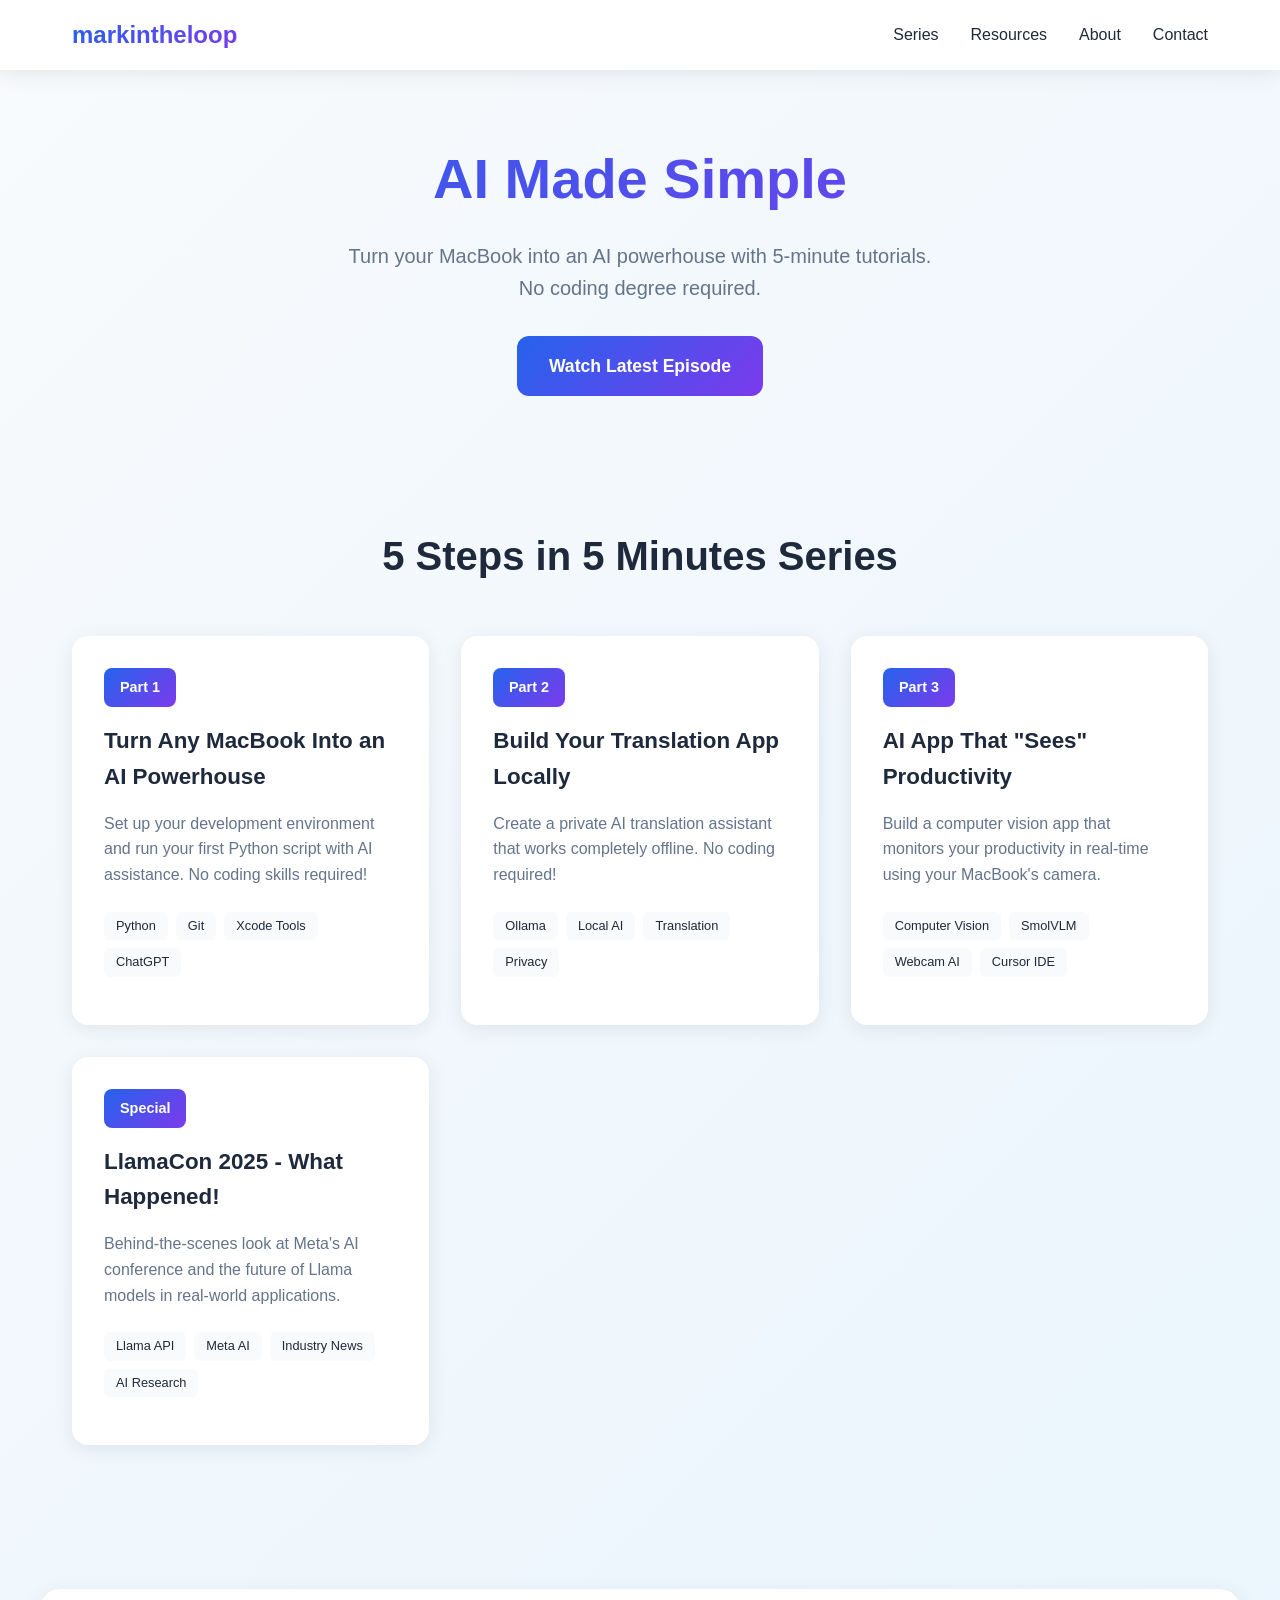
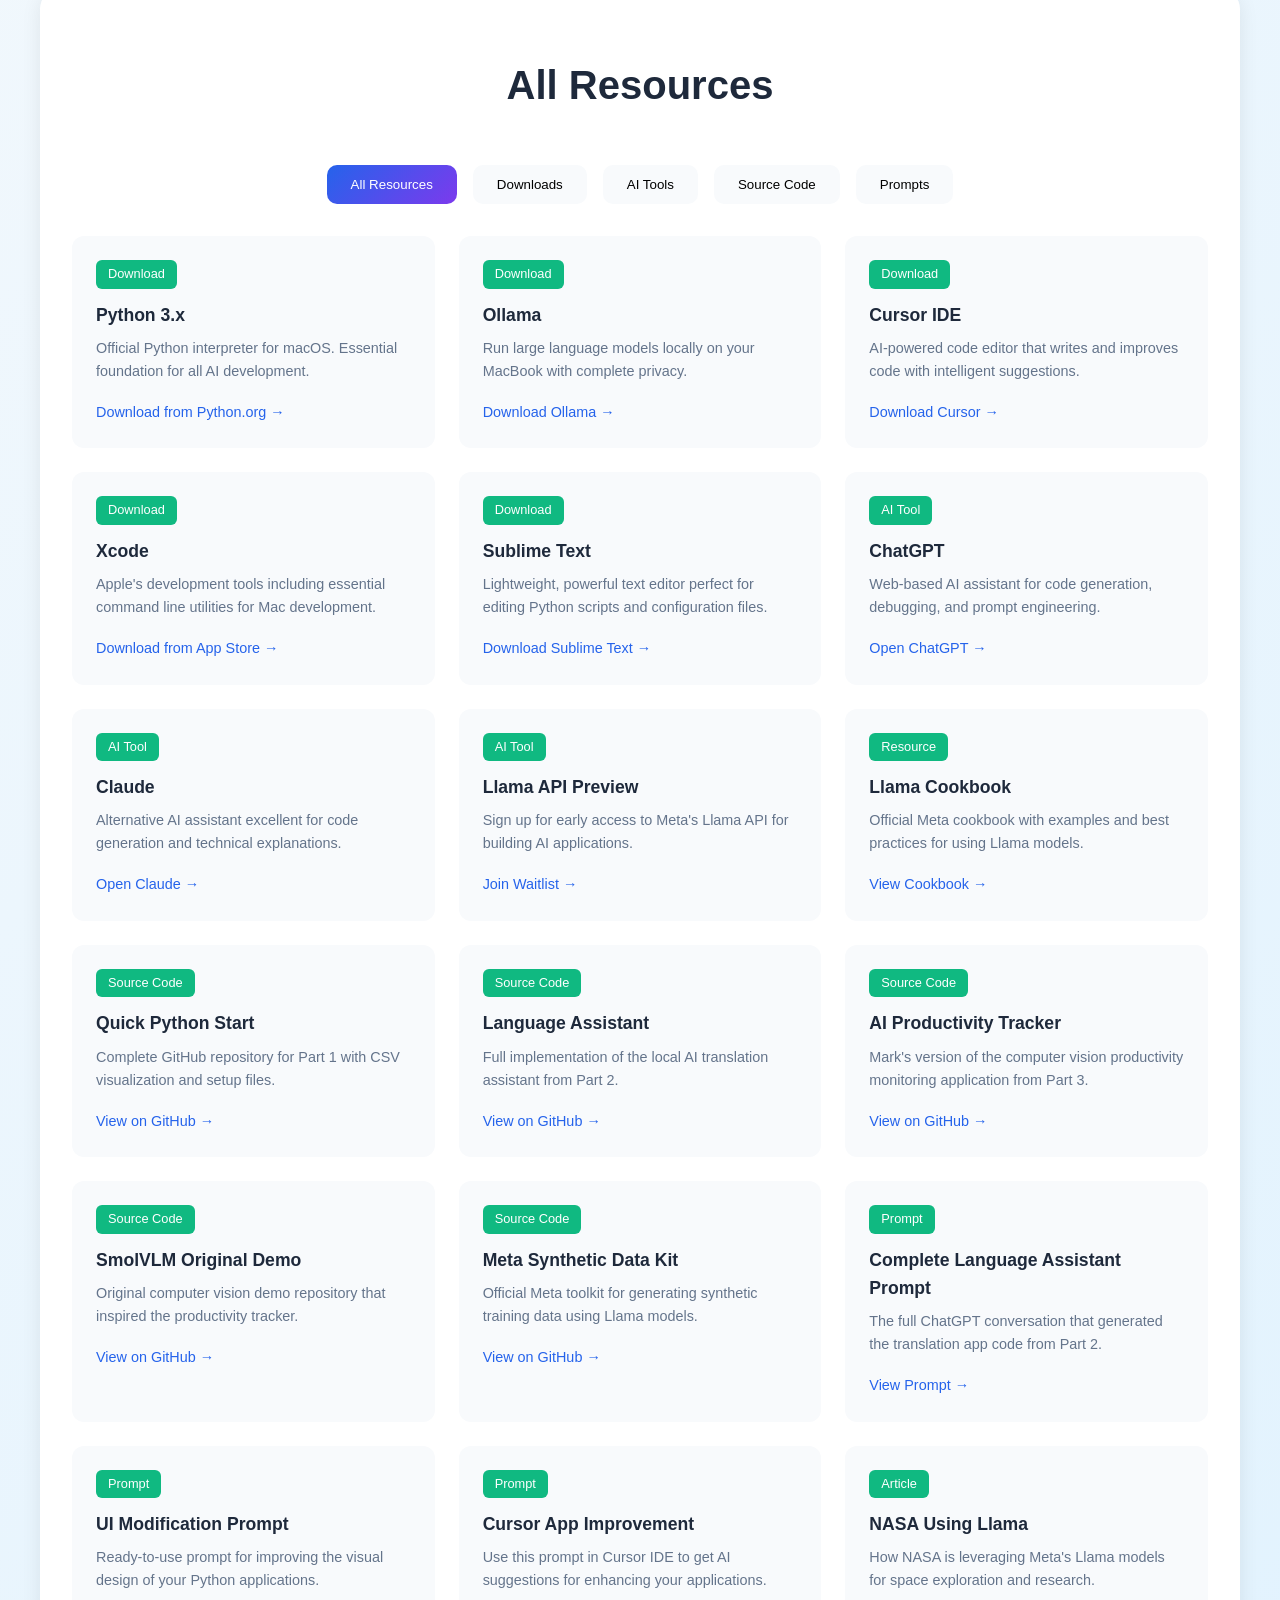
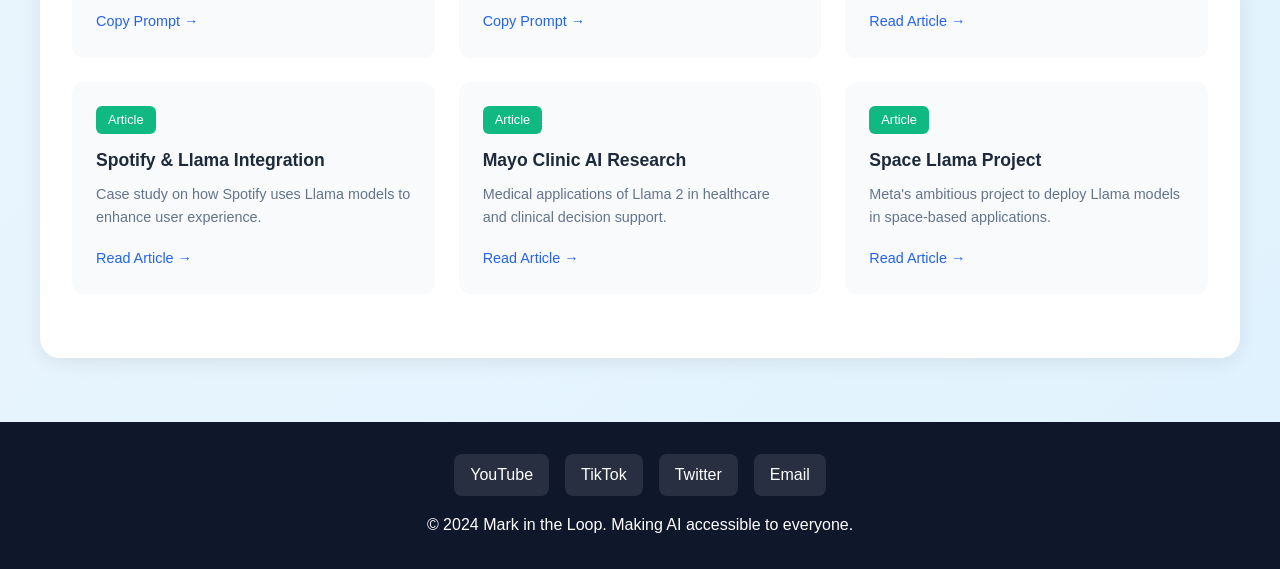
==== markintheloop-website.html @ 232e2a05 "feat: Initial commit of Mark in the Loop website" ====
<!DOCTYPE html>
<html lang="en">
<head>
    <meta charset="UTF-8">
    <meta name="viewport" content="width=device-width, initial-scale=1.0">
    <title>Mark in the Loop - AI Made Simple</title>
    <style>
        * {
            margin: 0;
            padding: 0;
            box-sizing: border-box;
        }

        :root {
            --primary-blue: #2563eb;
            --secondary-purple: #7c3aed;
            --accent-green: #10b981;
            --dark-bg: #0f172a;
            --light-bg: #f8fafc;
            --text-dark: #1e293b;
            --text-light: #64748b;
            --card-bg: #ffffff;
            --border-color: #e2e8f0;
        }

        body {
            font-family: 'SF Pro Display', -apple-system, BlinkMacSystemFont, sans-serif;
            line-height: 1.6;
            color: var(--text-dark);
            background: linear-gradient(135deg, var(--light-bg) 0%, #e0f2fe 100%);
        }

        /* Header */
        .header {
            background: var(--card-bg);
            box-shadow: 0 4px 20px rgba(0, 0, 0, 0.08);
            position: sticky;
            top: 0;
            z-index: 100;
        }

        .nav {
            max-width: 1200px;
            margin: 0 auto;
            padding: 1rem 2rem;
            display: flex;
            justify-content: space-between;
            align-items: center;
        }

        .logo {
            font-size: 1.5rem;
            font-weight: 700;
            background: linear-gradient(135deg, var(--primary-blue), var(--secondary-purple));
            -webkit-background-clip: text;
            -webkit-text-fill-color: transparent;
            background-clip: text;
        }

        .nav-links {
            display: flex;
            gap: 2rem;
            list-style: none;
        }

        .nav-links a {
            text-decoration: none;
            color: var(--text-dark);
            font-weight: 500;
            transition: color 0.3s ease;
        }

        .nav-links a:hover {
            color: var(--primary-blue);
        }

        /* Hero Section */
        .hero {
            max-width: 1200px;
            margin: 0 auto;
            padding: 4rem 2rem;
            text-align: center;
        }

        .hero h1 {
            font-size: 3.5rem;
            font-weight: 800;
            margin-bottom: 1rem;
            background: linear-gradient(135deg, var(--primary-blue), var(--secondary-purple));
            -webkit-background-clip: text;
            -webkit-text-fill-color: transparent;
            background-clip: text;
        }

        .hero .tagline {
            font-size: 1.25rem;
            color: var(--text-light);
            margin-bottom: 2rem;
            max-width: 600px;
            margin-left: auto;
            margin-right: auto;
        }

        .cta-button {
            background: linear-gradient(135deg, var(--primary-blue), var(--secondary-purple));
            color: white;
            padding: 1rem 2rem;
            border: none;
            border-radius: 12px;
            font-size: 1.1rem;
            font-weight: 600;
            cursor: pointer;
            transition: transform 0.3s ease, box-shadow 0.3s ease;
            text-decoration: none;
            display: inline-block;
        }

        .cta-button:hover {
            transform: translateY(-2px);
            box-shadow: 0 8px 25px rgba(37, 99, 235, 0.3);
        }

        /* Series Section */
        .series-section {
            max-width: 1200px;
            margin: 0 auto;
            padding: 4rem 2rem;
        }

        .section-title {
            font-size: 2.5rem;
            font-weight: 700;
            text-align: center;
            margin-bottom: 3rem;
            color: var(--text-dark);
        }

        .series-grid {
            display: grid;
            grid-template-columns: repeat(auto-fit, minmax(350px, 1fr));
            gap: 2rem;
            margin-bottom: 3rem;
        }

        .series-card {
            background: var(--card-bg);
            border-radius: 16px;
            padding: 2rem;
            box-shadow: 0 4px 20px rgba(0, 0, 0, 0.08);
            transition: transform 0.3s ease, box-shadow 0.3s ease;
            cursor: pointer;
        }

        .series-card:hover {
            transform: translateY(-4px);
            box-shadow: 0 8px 40px rgba(0, 0, 0, 0.12);
        }

        .series-number {
            display: inline-block;
            background: linear-gradient(135deg, var(--primary-blue), var(--secondary-purple));
            color: white;
            padding: 0.5rem 1rem;
            border-radius: 8px;
            font-weight: 600;
            font-size: 0.9rem;
            margin-bottom: 1rem;
        }

        .series-card h3 {
            font-size: 1.4rem;
            font-weight: 600;
            margin-bottom: 1rem;
            color: var(--text-dark);
        }

        .series-card p {
            color: var(--text-light);
            margin-bottom: 1.5rem;
        }

        .tech-stack {
            display: flex;
            flex-wrap: wrap;
            gap: 0.5rem;
            margin-bottom: 1rem;
        }

        .tech-tag {
            background: var(--light-bg);
            color: var(--text-dark);
            padding: 0.25rem 0.75rem;
            border-radius: 6px;
            font-size: 0.8rem;
            font-weight: 500;
        }

        .resources-list {
            list-style: none;
            margin-top: 1rem;
        }

        .resources-list a {
            color: var(--primary-blue);
            text-decoration: none;
            font-size: 0.9rem;
        }

        .resources-list a:hover {
            text-decoration: underline;
        }

        /* Prompt Modal */
        .prompt-modal {
            display: none;
            position: fixed;
            z-index: 1000;
            left: 0;
            top: 0;
            width: 100%;
            height: 100%;
            background-color: rgba(0, 0, 0, 0.5);
        }

        .prompt-modal-content {
            background-color: var(--card-bg);
            margin: 5% auto;
            padding: 2rem;
            border-radius: 16px;
            width: 90%;
            max-width: 600px;
            max-height: 80vh;
            overflow-y: auto;
        }

        .prompt-modal h3 {
            margin-bottom: 1rem;
            color: var(--text-dark);
        }

        .prompt-text {
            background: var(--light-bg);
            padding: 1rem;
            border-radius: 8px;
            font-family: monospace;
            font-size: 0.9rem;
            white-space: pre-wrap;
            margin-bottom: 1rem;
            border: 1px solid var(--border-color);
        }

        .prompt-actions {
            display: flex;
            gap: 1rem;
            justify-content: flex-end;
        }

        .copy-btn, .close-btn {
            padding: 0.5rem 1rem;
            border: none;
            border-radius: 8px;
            cursor: pointer;
            font-weight: 500;
        }

        .copy-btn {
            background: var(--primary-blue);
            color: white;
        }

        .close-btn {
            background: var(--light-bg);
            color: var(--text-dark);
        }

        /* Resources Filter */
        .resources-section {
            max-width: 1200px;
            margin: 0 auto;
            padding: 4rem 2rem;
            background: var(--card-bg);
            border-radius: 20px;
            margin-top: 2rem;
            box-shadow: 0 4px 20px rgba(0, 0, 0, 0.08);
        }

        .filter-tabs {
            display: flex;
            justify-content: center;
            gap: 1rem;
            margin-bottom: 2rem;
            flex-wrap: wrap;
        }

        .filter-tab {
            background: var(--light-bg);
            border: none;
            padding: 0.75rem 1.5rem;
            border-radius: 10px;
            font-weight: 500;
            cursor: pointer;
            transition: all 0.3s ease;
        }

        .filter-tab.active {
            background: linear-gradient(135deg, var(--primary-blue), var(--secondary-purple));
            color: white;
        }

        .resources-grid {
            display: grid;
            grid-template-columns: repeat(auto-fit, minmax(300px, 1fr));
            gap: 1.5rem;
        }

        .resource-card {
            background: var(--light-bg);
            border-radius: 12px;
            padding: 1.5rem;
            transition: transform 0.3s ease;
        }

        .resource-card:hover {
            transform: translateY(-2px);
        }

        .resource-type {
            background: var(--accent-green);
            color: white;
            padding: 0.25rem 0.75rem;
            border-radius: 6px;
            font-size: 0.8rem;
            font-weight: 500;
            display: inline-block;
            margin-bottom: 0.75rem;
        }

        .resource-card h4 {
            font-size: 1.1rem;
            font-weight: 600;
            margin-bottom: 0.5rem;
            color: var(--text-dark);
        }

        .resource-card p {
            color: var(--text-light);
            font-size: 0.9rem;
            margin-bottom: 1rem;
        }

        .resource-link {
            color: var(--primary-blue);
            text-decoration: none;
            font-weight: 500;
            font-size: 0.9rem;
        }

        .resource-link:hover {
            text-decoration: underline;
        }

        /* Footer */
        .footer {
            background: var(--dark-bg);
            color: white;
            text-align: center;
            padding: 2rem;
            margin-top: 4rem;
        }

        .social-links {
            display: flex;
            justify-content: center;
            gap: 1rem;
            margin-bottom: 1rem;
        }

        .social-links a {
            color: white;
            text-decoration: none;
            padding: 0.5rem 1rem;
            border-radius: 8px;
            background: rgba(255, 255, 255, 0.1);
            transition: background 0.3s ease;
        }

        .social-links a:hover {
            background: rgba(255, 255, 255, 0.2);
        }

        /* Responsive */
        @media (max-width: 768px) {
            .hero h1 {
                font-size: 2.5rem;
            }
            
            .nav-links {
                display: none;
            }
            
            .series-grid {
                grid-template-columns: 1fr;
            }
            
            .filter-tabs {
                justify-content: flex-start;
                overflow-x: auto;
                padding-bottom: 0.5rem;
            }
        }

        /* Animation */
        @keyframes fadeInUp {
            from {
                opacity: 0;
                transform: translateY(30px);
            }
            to {
                opacity: 1;
                transform: translateY(0);
            }
        }

        .series-card {
            animation: fadeInUp 0.6s ease forwards;
        }

        .series-card:nth-child(2) {
            animation-delay: 0.1s;
        }

        .series-card:nth-child(3) {
            animation-delay: 0.2s;
        }

        .series-card:nth-child(4) {
            animation-delay: 0.3s;
        }
    </style>
</head>
<body>
    <!-- Header -->
    <header class="header">
        <nav class="nav">
            <div class="logo">markintheloop</div>
            <ul class="nav-links">
                <li><a href="#series">Series</a></li>
                <li><a href="#resources">Resources</a></li>
                <li><a href="#about">About</a></li>
                <li><a href="#contact">Contact</a></li>
            </ul>
        </nav>
    </header>

    <!-- Hero Section -->
    <section class="hero">
        <h1>AI Made Simple</h1>
        <p class="tagline">Turn your MacBook into an AI powerhouse with 5-minute tutorials. No coding degree required.</p>
        <a href="https://youtube.com/@markintheloop" class="cta-button">Watch Latest Episode</a>
    </section>

    <!-- Series Section -->
    <section class="series-section" id="series">
        <h2 class="section-title">5 Steps in 5 Minutes Series</h2>
        <div class="series-grid">
            <div class="series-card" onclick="toggleResources('part1')">
                <div class="series-number">Part 1</div>
                <h3>Turn Any MacBook Into an AI Powerhouse</h3>
                <p>Set up your development environment and run your first Python script with AI assistance. No coding skills required!</p>
                <div class="tech-stack">
                    <span class="tech-tag">Python</span>
                    <span class="tech-tag">Git</span>
                    <span class="tech-tag">Xcode Tools</span>
                    <span class="tech-tag">ChatGPT</span>
                </div>
                <ul class="resources-list" id="part1-resources" style="display: none;">
                    <li><a href="https://github.com/markjeromecruz/quickPythonStart" target="_blank">Sample Repository to Git Clone</a></li>
                    <li><a href="https://www.python.org/downloads/" target="_blank">Python Download</a></li>
                    <li><a href="https://apps.apple.com/us/app/xcode/id497799835?mt=12" target="_blank">Xcode from App Store</a></li>
                    <li><a href="http://sublimetext.com" target="_blank">Sublime Text Editor</a></li>
                </ul>
            </div>

            <div class="series-card" onclick="toggleResources('part2')">
                <div class="series-number">Part 2</div>
                <h3>Build Your Translation App Locally</h3>
                <p>Create a private AI translation assistant that works completely offline. No coding required!</p>
                <div class="tech-stack">
                    <span class="tech-tag">Ollama</span>
                    <span class="tech-tag">Local AI</span>
                    <span class="tech-tag">Translation</span>
                    <span class="tech-tag">Privacy</span>
                </div>
                <ul class="resources-list" id="part2-resources" style="display: none;">
                    <li><a href="https://github.com/markjeromecruz/languageAssist" target="_blank">Language Assistant Repository</a></li>
                    <li><a href="https://chatgpt.com/share/682c2315-c5a0-800d-a253-c54ca19e9124" target="_blank">Complete ChatGPT Prompt</a></li>
                    <li><a href="#" onclick="copyPrompt('modify-ui')">UI Modification Prompt</a></li>
                    <li><a href="https://ollama.ai" target="_blank">Ollama Download</a></li>
                </ul>
            </div>

            <div class="series-card" onclick="toggleResources('part3')">
                <div class="series-number">Part 3</div>
                <h3>AI App That "Sees" Productivity</h3>
                <p>Build a computer vision app that monitors your productivity in real-time using your MacBook's camera.</p>
                <div class="tech-stack">
                    <span class="tech-tag">Computer Vision</span>
                    <span class="tech-tag">SmolVLM</span>
                    <span class="tech-tag">Webcam AI</span>
                    <span class="tech-tag">Cursor IDE</span>
                </div>
                <ul class="resources-list" id="part3-resources" style="display: none;">
                    <li><a href="https://github.com/ngxson/smolvlm-realtime-webcam" target="_blank">Original SmolVLM Demo</a></li>
                    <li><a href="https://github.com/markjeromecruz/AI-Productivity" target="_blank">Mark's Productivity Tracker</a></li>
                    <li><a href="https://www.augmentcode.com/" target="_blank">Cursor IDE Download</a></li>
                    <li><a href="#" onclick="copyPrompt('cursor-improve')">Cursor Improvement Prompt</a></li>
                </ul>
            </div>

            <div class="series-card" onclick="toggleResources('special')">
                <div class="series-number">Special</div>
                <h3>LlamaCon 2025 - What Happened!</h3>
                <p>Behind-the-scenes look at Meta's AI conference and the future of Llama models in real-world applications.</p>
                <div class="tech-stack">
                    <span class="tech-tag">Llama API</span>
                    <span class="tech-tag">Meta AI</span>
                    <span class="tech-tag">Industry News</span>
                    <span class="tech-tag">AI Research</span>
                </div>
                <ul class="resources-list" id="special-resources" style="display: none;">
                    <li><a href="https://llama.developer.meta.com/join_waitlist" target="_blank">Llama API Preview Signup</a></li>
                    <li><a href="https://www.llama.com/resources/cookbook/" target="_blank">Llama Cookbook</a></li>
                    <li><a href="https://github.com/meta-llama/synthetic-data-kit" target="_blank">Synthetic Data Kit</a></li>
                    <li><a href="https://about.fb.com/news/2025/04/introducing-meta-ai-app-new-way-access-ai-assistant/" target="_blank">Meta AI Announcement</a></li>
                </ul>
            </div>
        </div>
    </section>

    <!-- Resources Section -->
    <section class="resources-section" id="resources">
        <h2 class="section-title">All Resources</h2>
        
        <div class="filter-tabs">
            <button class="filter-tab active" onclick="filterResources('all')">All Resources</button>
            <button class="filter-tab" onclick="filterResources('downloads')">Downloads</button>
            <button class="filter-tab" onclick="filterResources('tools')">AI Tools</button>
            <button class="filter-tab" onclick="filterResources('code')">Source Code</button>
            <button class="filter-tab" onclick="filterResources('prompts')">Prompts</button>
        </div>

        <div class="resources-grid" id="resources-container">
            <!-- Downloads -->
            <div class="resource-card" data-category="downloads">
                <div class="resource-type">Download</div>
                <h4>Python 3.x</h4>
                <p>Official Python interpreter for macOS. Essential foundation for all AI development.</p>
                <a href="https://www.python.org/downloads/" class="resource-link" target="_blank">Download from Python.org →</a>
            </div>

            <div class="resource-card" data-category="downloads">
                <div class="resource-type">Download</div>
                <h4>Ollama</h4>
                <p>Run large language models locally on your MacBook with complete privacy.</p>
                <a href="https://ollama.ai" class="resource-link" target="_blank">Download Ollama →</a>
            </div>

            <div class="resource-card" data-category="downloads">
                <div class="resource-type">Download</div>
                <h4>Cursor IDE</h4>
                <p>AI-powered code editor that writes and improves code with intelligent suggestions.</p>
                <a href="https://www.augmentcode.com/" class="resource-link" target="_blank">Download Cursor →</a>
            </div>

            <div class="resource-card" data-category="downloads">
                <div class="resource-type">Download</div>
                <h4>Xcode</h4>
                <p>Apple's development tools including essential command line utilities for Mac development.</p>
                <a href="https://apps.apple.com/us/app/xcode/id497799835?mt=12" class="resource-link" target="_blank">Download from App Store →</a>
            </div>

            <div class="resource-card" data-category="downloads">
                <div class="resource-type">Download</div>
                <h4>Sublime Text</h4>
                <p>Lightweight, powerful text editor perfect for editing Python scripts and configuration files.</p>
                <a href="http://sublimetext.com" class="resource-link" target="_blank">Download Sublime Text →</a>
            </div>

            <!-- AI Tools -->
            <div class="resource-card" data-category="tools">
                <div class="resource-type">AI Tool</div>
                <h4>ChatGPT</h4>
                <p>Web-based AI assistant for code generation, debugging, and prompt engineering.</p>
                <a href="https://chat.openai.com" class="resource-link" target="_blank">Open ChatGPT →</a>
            </div>

            <div class="resource-card" data-category="tools">
                <div class="resource-type">AI Tool</div>
                <h4>Claude</h4>
                <p>Alternative AI assistant excellent for code generation and technical explanations.</p>
                <a href="https://claude.ai" class="resource-link" target="_blank">Open Claude →</a>
            </div>

            <div class="resource-card" data-category="tools">
                <div class="resource-type">AI Tool</div>
                <h4>Llama API Preview</h4>
                <p>Sign up for early access to Meta's Llama API for building AI applications.</p>
                <a href="https://llama.developer.meta.com/join_waitlist" class="resource-link" target="_blank">Join Waitlist →</a>
            </div>

            <div class="resource-card" data-category="tools">
                <div class="resource-type">Resource</div>
                <h4>Llama Cookbook</h4>
                <p>Official Meta cookbook with examples and best practices for using Llama models.</p>
                <a href="https://www.llama.com/resources/cookbook/" class="resource-link" target="_blank">View Cookbook →</a>
            </div>

            <!-- Source Code -->
            <div class="resource-card" data-category="code">
                <div class="resource-type">Source Code</div>
                <h4>Quick Python Start</h4>
                <p>Complete GitHub repository for Part 1 with CSV visualization and setup files.</p>
                <a href="https://github.com/markjeromecruz/quickPythonStart" class="resource-link" target="_blank">View on GitHub →</a>
            </div>

            <div class="resource-card" data-category="code">
                <div class="resource-type">Source Code</div>
                <h4>Language Assistant</h4>
                <p>Full implementation of the local AI translation assistant from Part 2.</p>
                <a href="https://github.com/markjeromecruz/languageAssist" class="resource-link" target="_blank">View on GitHub →</a>
            </div>

            <div class="resource-card" data-category="code">
                <div class="resource-type">Source Code</div>
                <h4>AI Productivity Tracker</h4>
                <p>Mark's version of the computer vision productivity monitoring application from Part 3.</p>
                <a href="https://github.com/markjeromecruz/AI-Productivity" class="resource-link" target="_blank">View on GitHub →</a>
            </div>

            <div class="resource-card" data-category="code">
                <div class="resource-type">Source Code</div>
                <h4>SmolVLM Original Demo</h4>
                <p>Original computer vision demo repository that inspired the productivity tracker.</p>
                <a href="https://github.com/ngxson/smolvlm-realtime-webcam" class="resource-link" target="_blank">View on GitHub →</a>
            </div>

            <div class="resource-card" data-category="code">
                <div class="resource-type">Source Code</div>
                <h4>Meta Synthetic Data Kit</h4>
                <p>Official Meta toolkit for generating synthetic training data using Llama models.</p>
                <a href="https://github.com/meta-llama/synthetic-data-kit" class="resource-link" target="_blank">View on GitHub →</a>
            </div>

            <!-- Prompts -->
            <div class="resource-card" data-category="prompts">
                <div class="resource-type">Prompt</div>
                <h4>Complete Language Assistant Prompt</h4>
                <p>The full ChatGPT conversation that generated the translation app code from Part 2.</p>
                <a href="https://chatgpt.com/share/682c2315-c5a0-800d-a253-c54ca19e9124" class="resource-link" target="_blank">View Prompt →</a>
            </div>

            <div class="resource-card" data-category="prompts">
                <div class="resource-type">Prompt</div>
                <h4>UI Modification Prompt</h4>
                <p>Ready-to-use prompt for improving the visual design of your Python applications.</p>
                <a href="#" class="resource-link" onclick="copyPrompt('modify-ui')">Copy Prompt →</a>
            </div>

            <div class="resource-card" data-category="prompts">
                <div class="resource-type">Prompt</div>
                <h4>Cursor App Improvement</h4>
                <p>Use this prompt in Cursor IDE to get AI suggestions for enhancing your applications.</p>
                <a href="#" class="resource-link" onclick="copyPrompt('cursor-improve')">Copy Prompt →</a>
            </div>

            <!-- Articles & Resources -->
            <div class="resource-card" data-category="tools">
                <div class="resource-type">Article</div>
                <h4>NASA Using Llama</h4>
                <p>How NASA is leveraging Meta's Llama models for space exploration and research.</p>
                <a href="https://bit.ly/43CxrOR" class="resource-link" target="_blank">Read Article →</a>
            </div>

            <div class="resource-card" data-category="tools">
                <div class="resource-type">Article</div>
                <h4>Spotify & Llama Integration</h4>
                <p>Case study on how Spotify uses Llama models to enhance user experience.</p>
                <a href="https://bit.ly/3Hehjff" class="resource-link" target="_blank">Read Article →</a>
            </div>

            <div class="resource-card" data-category="tools">
                <div class="resource-type">Article</div>
                <h4>Mayo Clinic AI Research</h4>
                <p>Medical applications of Llama 2 in healthcare and clinical decision support.</p>
                <a href="https://ai.meta.com/blog/radonc-gpt-meta-llama-2-mayo-clinic/" class="resource-link" target="_blank">Read Article →</a>
            </div>

            <div class="resource-card" data-category="tools">
                <div class="resource-type">Article</div>
                <h4>Space Llama Project</h4>
                <p>Meta's ambitious project to deploy Llama models in space-based applications.</p>
                <a href="https://about.fb.com/news/2025/04/space-llama-metas-open-source-ai-model-heading-into-orbit/" class="resource-link" target="_blank">Read Article →</a>
            </div>
        </div>
    </section>

    <!-- Prompt Modal -->
    <div id="promptModal" class="prompt-modal">
        <div class="prompt-modal-content">
            <h3 id="promptTitle">Prompt</h3>
            <div id="promptText" class="prompt-text"></div>
            <div class="prompt-actions">
                <button class="copy-btn" onclick="copyToClipboard()">Copy Prompt</button>
                <button class="close-btn" onclick="closePromptModal()">Close</button>
            </div>
        </div>
    </div>

    <!-- Footer -->
    <footer class="footer" id="contact">
        <div class="social-links">
            <a href="https://youtube.com/@markintheloop">YouTube</a>
            <a href="https://tiktok.com/@markintheloop">TikTok</a>
            <a href="https://twitter.com/markintheloop">Twitter</a>
            <a href="mailto:hello@markintheloop.com">Email</a>
        </div>
        <p>&copy; 2024 Mark in the Loop. Making AI accessible to everyone.</p>
    </footer>

    <script>
        // Toggle resources for series cards
        function toggleResources(partId) {
            const resourcesList = document.getElementById(partId + '-resources');
            const isVisible = resourcesList.style.display !== 'none';
            
            // Hide all resource lists first
            const allResources = document.querySelectorAll('.resources-list');
            allResources.forEach(list => list.style.display = 'none');
            
            // Show the clicked one if it wasn't already visible
            if (!isVisible) {
                resourcesList.style.display = 'block';
            }
        }

        // Filter resources
        function filterResources(category) {
            const allCards = document.querySelectorAll('.resource-card');
            const allTabs = document.querySelectorAll('.filter-tab');
            
            // Update active tab
            allTabs.forEach(tab => tab.classList.remove('active'));
            event.target.classList.add('active');
            
            // Show/hide cards
            allCards.forEach(card => {
                if (category === 'all' || card.dataset.category === category) {
                    card.style.display = 'block';
                } else {
                    card.style.display = 'none';
                }
            });
        }

        // Prompt library
        const prompts = {
            'modify-ui': {
                title: 'UI Modification Prompt',
                text: `I want to modify a python script. I want to change the bg colors and buttons to make it more presentable and appealing. Think as a UI designer and make the changes. Print the entire code once you are done so I can copy and paste:

<add your Python code here>`
            },
            'cursor-improve': {
                title: 'Cursor App Improvement Prompt',
                text: `Help me come up with ideas to improve this app. Give me some suggestions and help me make the changes!`
            }
        };

        // Copy prompt to clipboard
        function copyPrompt(promptId) {
            const prompt = prompts[promptId];
            if (prompt) {
                document.getElementById('promptTitle').textContent = prompt.title;
                document.getElementById('promptText').textContent = prompt.text;
                document.getElementById('promptModal').style.display = 'block';
            }
        }

        // Copy to clipboard functionality
        function copyToClipboard() {
            const promptText = document.getElementById('promptText').textContent;
            navigator.clipboard.writeText(promptText).then(() => {
                const btn = document.querySelector('.copy-btn');
                const originalText = btn.textContent;
                btn.textContent = 'Copied!';
                btn.style.background = 'var(--accent-green)';
                
                setTimeout(() => {
                    btn.textContent = originalText;
                    btn.style.background = 'var(--primary-blue)';
                }, 2000);
            });
        }

        // Close prompt modal
        function closePromptModal() {
            document.getElementById('promptModal').style.display = 'none';
        }

        // Close modal when clicking outside
        window.onclick = function(event) {
            const modal = document.getElementById('promptModal');
            if (event.target === modal) {
                modal.style.display = 'none';
            }
        }

        // Smooth scrolling for navigation links
        document.querySelectorAll('a[href^="#"]').forEach(anchor => {
            anchor.addEventListener('click', function (e) {
                e.preventDefault();
                const target = document.querySelector(this.getAttribute('href'));
                if (target) {
                    target.scrollIntoView({
                        behavior: 'smooth',
                        block: 'start'
                    });
                }
            });
        });

        // Add intersection observer for animations
        const observerOptions = {
            threshold: 0.1,
            rootMargin: '0px 0px -50px 0px'
        };

        const observer = new IntersectionObserver((entries) => {
            entries.forEach(entry => {
                if (entry.isIntersecting) {
                    entry.target.style.opacity = '1';
                    entry.target.style.transform = 'translateY(0)';
                }
            });
        }, observerOptions);

        // Observe all cards for animation
        document.querySelectorAll('.series-card, .resource-card').forEach(card => {
            card.style.opacity = '0';
            card.style.transform = 'translateY(30px)';
            card.style.transition = 'opacity 0.6s ease, transform 0.6s ease';
            observer.observe(card);
        });
    </script>
</body>
</html>
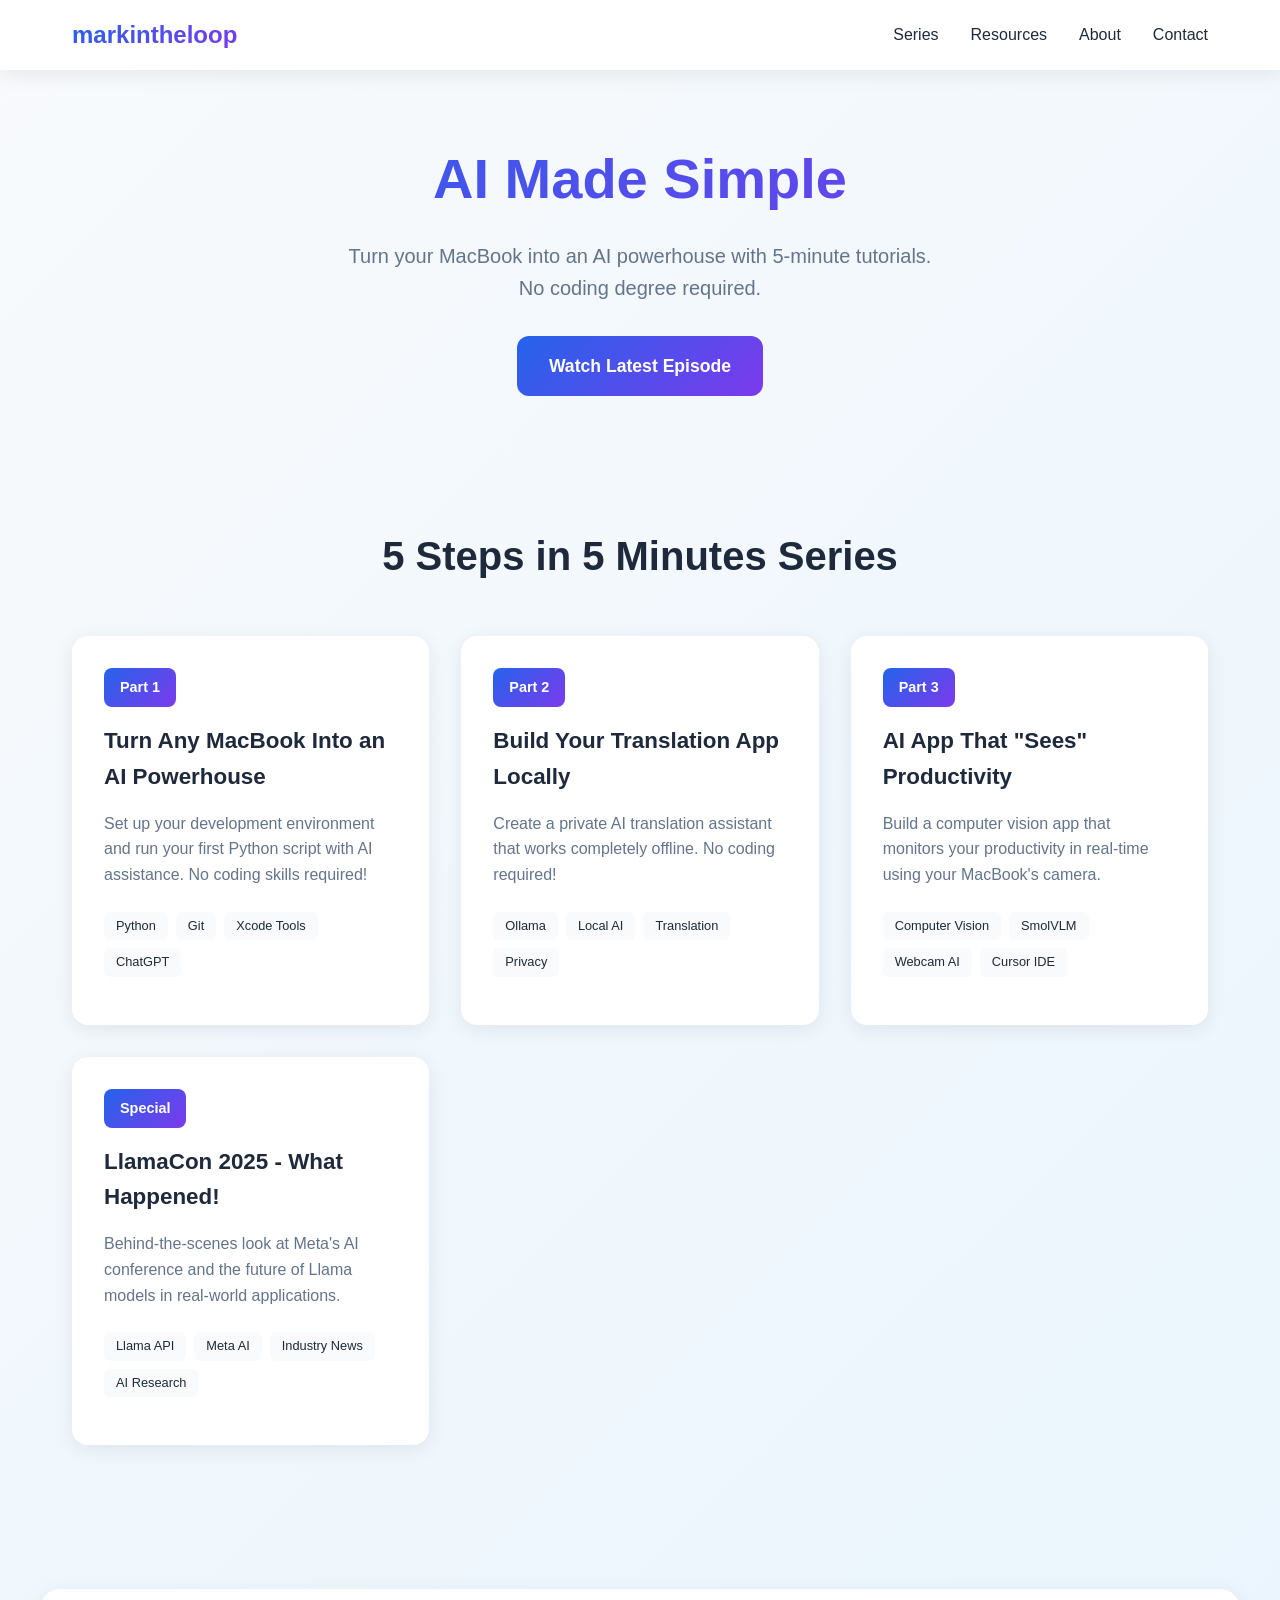
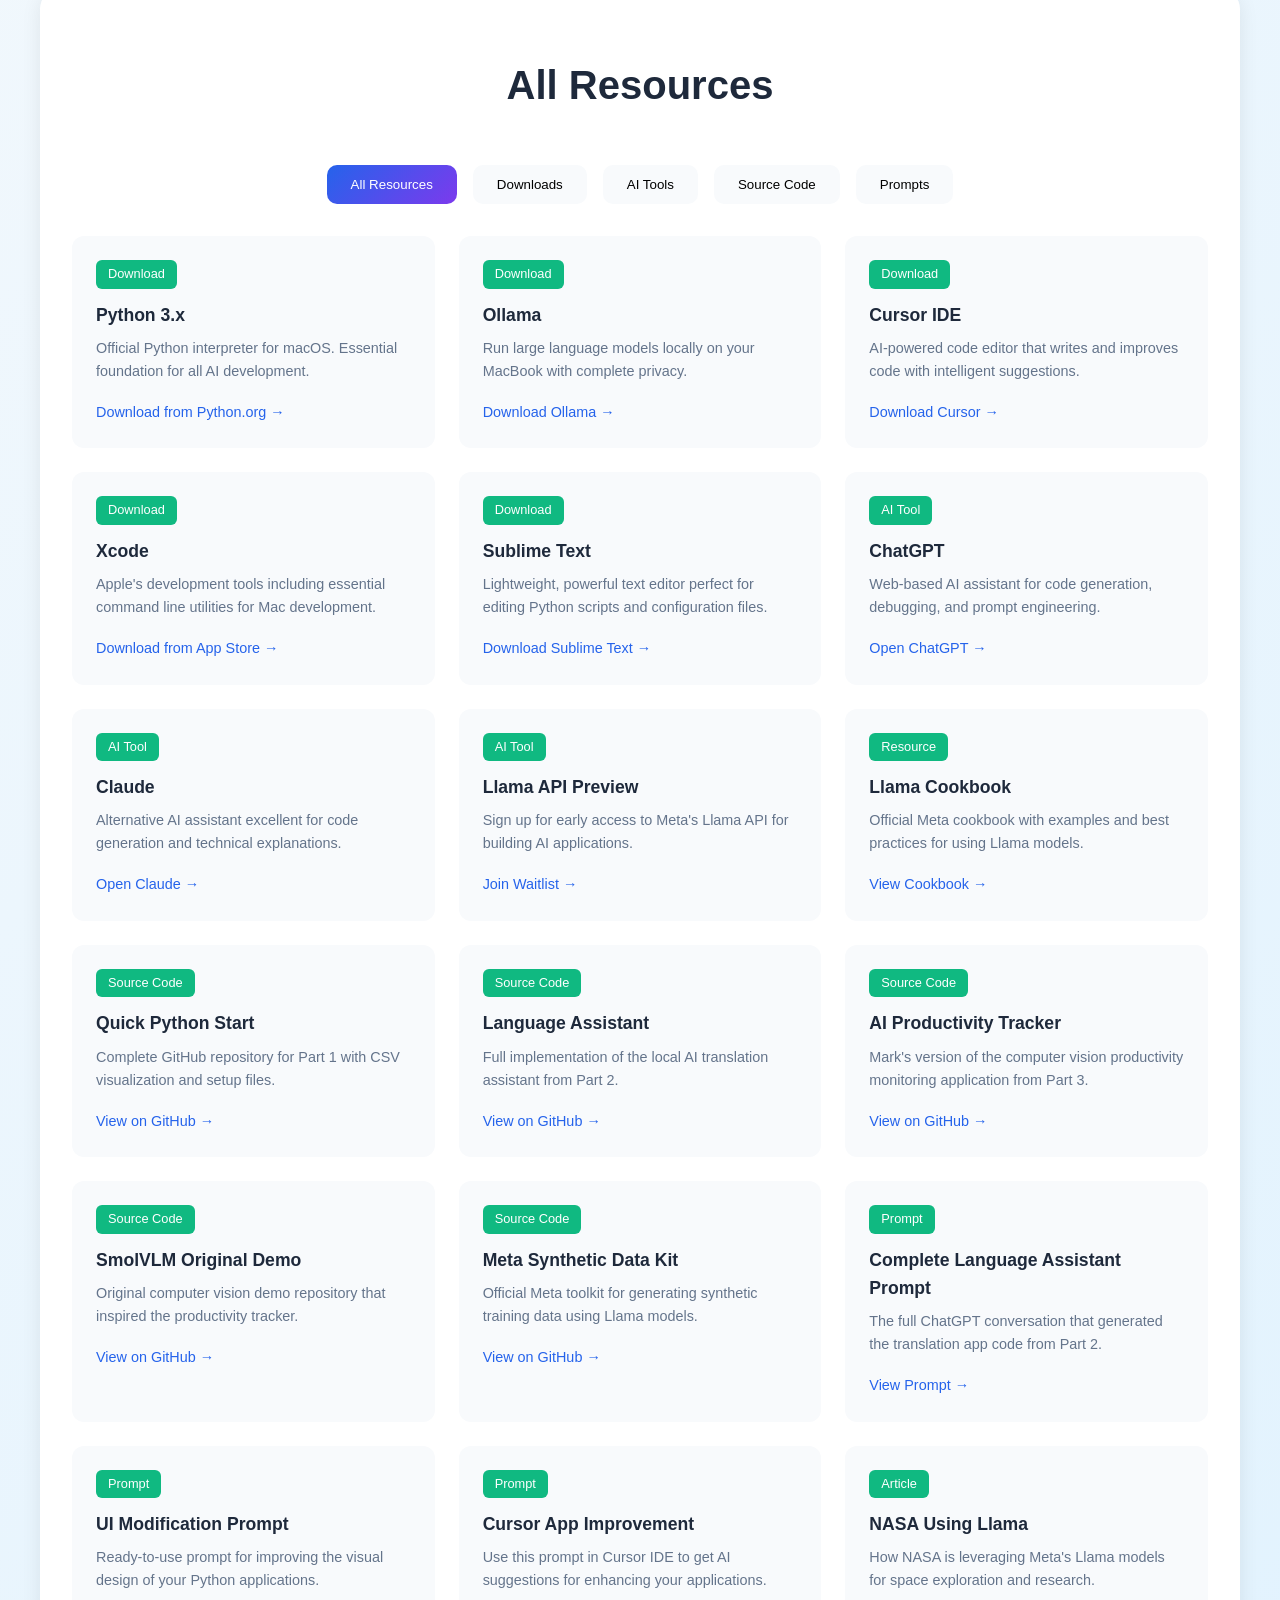
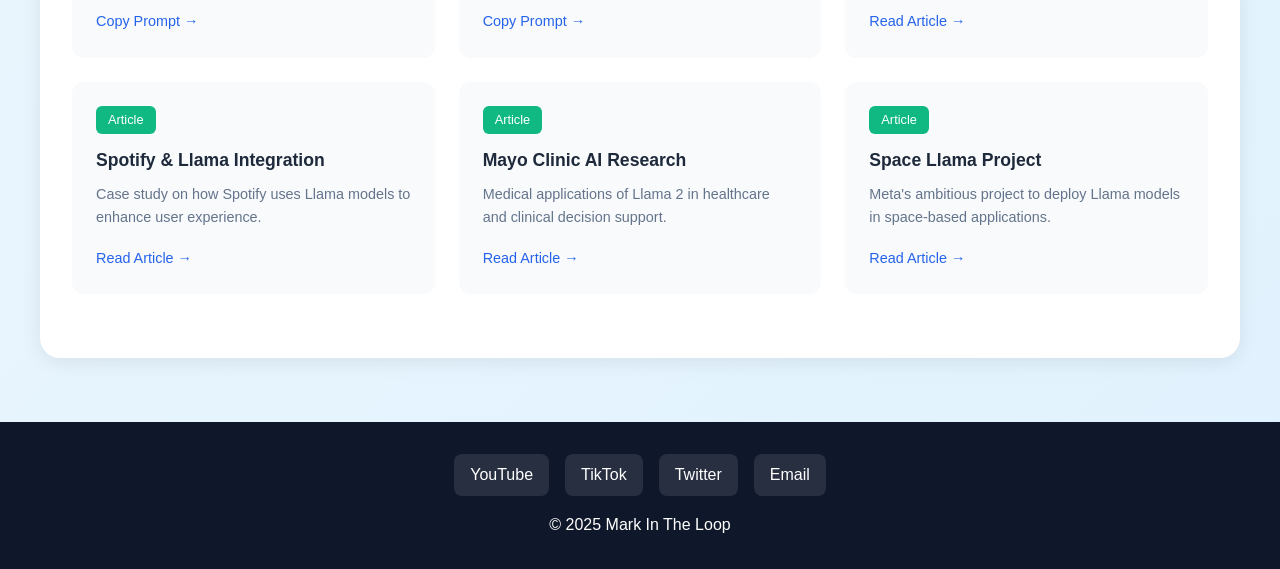
==== commit 56b801a1: "fix: Update contact email address" ====
--- a/markintheloop-website.html
+++ b/markintheloop-website.html
@@ -719,12 +719,12 @@
     <!-- Footer -->
     <footer class="footer" id="contact">
         <div class="social-links">
-            <a href="https://youtube.com/@markintheloop">YouTube</a>
-            <a href="https://tiktok.com/@markintheloop">TikTok</a>
-            <a href="https://twitter.com/markintheloop">Twitter</a>
-            <a href="mailto:hello@markintheloop.com">Email</a>
+            <a href="https://youtube.com/@markintheloop" target="_blank">YouTube</a>
+            <a href="https://tiktok.com/@markintheloop" target="_blank">TikTok</a>
+            <a href="https://twitter.com/markintheloop" target="_blank">Twitter</a>
+            <a href="mailto:contact@markintheloop.com">Email</a>
         </div>
-        <p>&copy; 2024 Mark in the Loop. Making AI accessible to everyone.</p>
+        <p>&copy; 2025 Mark In The Loop</p>
     </footer>
 
     <script>
